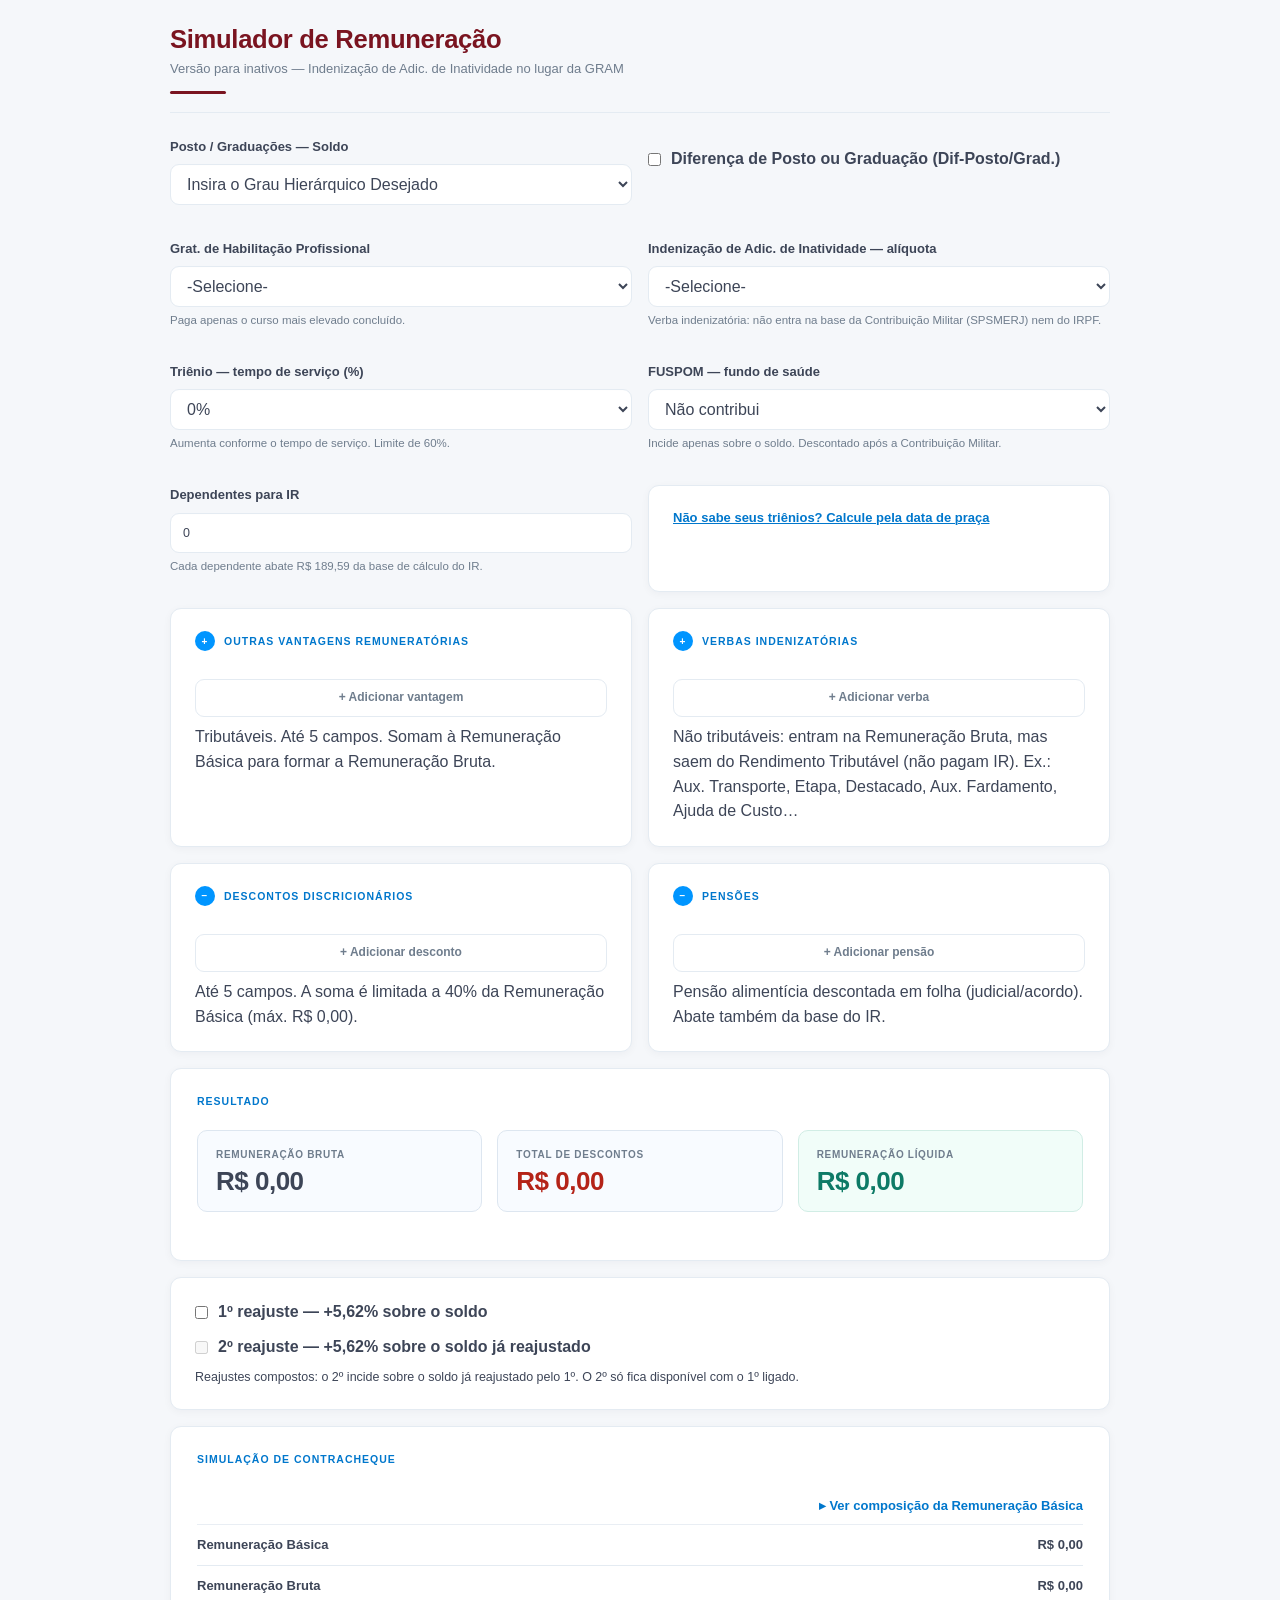
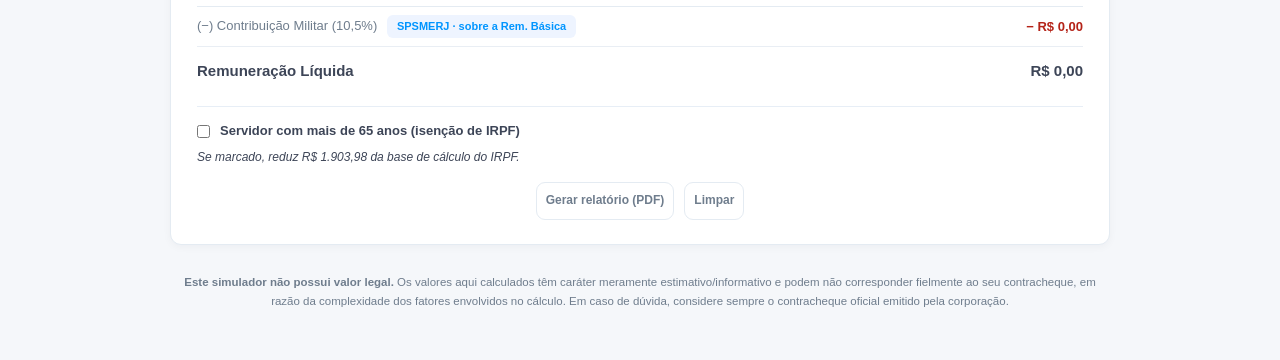
==== Calculadora_Veterano.html @ 56e8c1b3 "Correções de robustez, restrição de patente por usuário, aviso legal e prévia de PDF - Termina a ise" ====
<!DOCTYPE html>
<html lang="pt-BR">

<head>
  <meta charset="UTF-8">
  <meta name="viewport" content="width=device-width, initial-scale=1.0">
  <link rel="stylesheet" href="calculadora_pmerj.css">
  <title>Simulador de Remuneração — Inativos</title>
  <script src="Calculadora_Veterano_v6.js" defer></script>
</head>

<body class="veteranos">
  <div class="wrap">
    <header class="veterano">
    <!-- <header style="background: #b91c1c; color: #fff; margin-bottom:24px; border-radius:0 0 8px 8px;"> -->
      <div class="header-text">
        <div class="brasao"></div>
        <h1>Simulador de Remuneração</h1>
        <p>Versão para inativos — Indenização de Adic. de Inatividade no lugar da GRAM</p>
      </div>
    </header>

    <!-- ====================== CHAVES DE REAJUSTE ====================== -->
    <!-- Reajustes compostos sobre o soldo (no JS). Afetam todas as rubricas,
       pois todas derivam do soldo.
       1º = +5,62% | 2º = +5,62% sobre o já reajustado.
       Acumulado: 1,0562 × 1,0562 = 1,11556 -> +11,56%. -->
    <div class="card" style="margin-bottom:16px;">
      <label for="reajuste"
        style="display:flex; align-items:center; gap:10px; font-weight:700; cursor:pointer; margin:0;">
        <input type="checkbox" id="reajuste">
        1º reajuste — +5,62% sobre o soldo
      </label>
      <label for="reajuste2"
        style="display:flex; align-items:center; gap:10px; font-weight:700; cursor:pointer; margin:10px 0 0;">
        <input type="checkbox" id="reajuste2" disabled>
        2º reajuste — +5,62% sobre o soldo já reajustado
      </label>
      <div class="hint" style="margin-top:8px; font-size:12.5px">Reajustes compostos: o 2º incide sobre o soldo já reajustado pelo 1º. O
        2º só fica disponível com o 1º ligado.</div>
    </div>


    <div class="grid">


      <!-- ============ CARD 1 — POSTO / GRADUAÇÃO (DEFINIDO) ============ -->
      <div class="field">
        <label for="posto">Posto / Graduações — Soldo</label>
        <select id="posto">
          <option value="3270.73" data-gret="192.5"> Cel PM </option>
          <option value="2943.65" data-gret="192.5">Ten Cel PM </option>
          <option value="2649.28" data-gret="192.5">Maj PM </option>
          <option value="2384.35" data-gret="150">Cap PM </option>
          <option value="2145.60" data-gret="150">1º Ten PM </option>
          <option value="1929.73" data-gret="150">2º Ten PM </option>
          <option value="1736.76" data-gret="150">Asp Of PM </option>
          <option value="1141.49" data-gret="122.5">Cad PM </option>
          <option value="1736.76" data-gret="150">Sub Ten PM</option>
          <option value="1596.12" data-gret="150">1º Sgt PM </option>
          <option value="1448.94" data-gret="150">2º Sgt PM </option>
          <option value="1318.11" data-gret="150">3º Sgt PM </option>
          <option value="1141.49" data-gret="150">Cb PM </option>
          <option value="991.03" data-gret="150" >Sd PM </option>
          <option value="817.67" data-gret="122.5">Aluno CFP </option>
          <option value="0" selected> Insira o Grau Hierárquico Desejado </option>
        </select>
      </div>

      <!-- GHP — Gratificação de Habilitação Profissional
           Quem escolhe é o usuário (curso mais elevado concluído).
           value = % sobre o soldo  |  cálculo no JS: soldo * value / 100 -> LINHA no resultado -->

      <div class="field">
        <label for="habilitacao"> Grat. de Habilitação Profissional </label>
        <select name="" id="habilitacao">
          <option value="160">160% - CCEM — Curso de Comando e Estado-Maior</option>
          <option value="110">110% - CAO / CAS — Curso de Aperfeiçoamento de Oficiais / Sargentos</option>
          <option value="85">85% - Curso de Especialização ou equivalente</option>
          <option value="80">80% - CFO / CFS — Curso de Formação de Oficiais / Sargentos</option>
          <option value="75" >75% - CFP — Curso de Formação de Praça </option>
          <option value="0" selected> -Selecione- </option>
        </select>
        <div class="hint">Paga apenas o curso mais elevado concluído.</div>
      </div>
            <!-- IAI — Indenização de Adicional de Inatividade (substitui a GRAM) -->
      <div class="field">
        <label for="iai-aliquota">Indenização de Adic. de Inatividade — alíquota</label>
        <select id="iai-aliquota">
          <option value="20">20%</option>
          <option value="25">25%</option>
          <option value="30">30%</option>
           <option value="0" selected> -Selecione- </option>
        </select>
        <div class="hint">Verba indenizatória: não entra na base da Contribuição Militar (SPSMERJ) nem do IRPF.</div>
      </div>

<!-- ============ CARD AUXILIAR — TRIÊNIOS PELA DATA DE PRAÇA ============ -->
      <!-- Helper: usuário informa a data de praça; o JS conta os triênios.
         triênios = Math.floor( (hoje - data_praca) em dias / 1095 )   (1095 = 3 anos, sem bissexto)
         percentual = (a confirmar) 1º triênio 10%, +5% por triênio, teto 60%
         comportamento ao calcular: preencher #trienio automaticamente OU só informar? (a confirmar)
         Nota de estilo: input[type=date] não está no CSS compartilhado (que só cobre number/select),
         então pode aparecer com visual padrão do navegador — ajuste de estilo fica para depois. -->
      <div class="field">
        <label for="trienio">Triênio — tempo de serviço (%)</label>
        <select id="trienio">
          <option value="0" selected>0%</option>
          <option value="10">10%</option>
          <option value="15">15%</option>
          <option value="20">20%</option>
          <option value="25">25%</option>
          <option value="30">30%</option>
          <option value="35">35%</option>
          <option value="40">40%</option>
          <option value="45">45%</option>
          <option value="50">50%</option>
          <option value="55">55%</option>
          <option value="60">60%</option>
        </select>
        <div class="hint">Aumenta conforme o tempo de serviço. Limite de 60%.</div>
      </div>

      <!-- Card recolhível (<details>): nasce fechado para dar mais respiro à página;
         clicar no <summary> expande. Os id internos não mudaram. -->
      <!-- FUSPOM — fundo de saúde (escolhido pelo usuário). DESCONTO.
           value = % | base = SOMENTE o soldo
           cálculo no JS: soldo * value / 100 -> LINHA de desconto (após Contrib. Militar) -->
      <div class="field">
        <label for="fuspom">FUSPOM — fundo de saúde</label>
        <select id="fuspom">
          <option value="0" selected>Não contribui</option>
          <option value="10">10%</option>
          <option value="11">11%</option>
          <option value="12">12%</option>
          <option value="13">13%</option>
          <option value="14">14%</option>
          <option value="15">15%</option>
          <option value="16">16%</option>
          <option value="17">17%</option>
          <option value="18">18%</option>
        </select>
        <div class="hint">Incide apenas sobre o soldo. Descontado após a Contribuição Militar.</div>
      </div>

      <!-- DEPENDENTES (IR) — controle próprio, perto do FUSPOM.
           Cada dependente abate R$ 189,59 do Rendimento Tributável. -->
      <div class="field">
        <label for="dependentes">Dependentes para IR</label>
        <input type="number" id="dependentes" value="0" min="0" step="1" inputmode="numeric">
        <div class="hint">Cada dependente abate R$ 189,59 da base de cálculo do IR.</div>
      </div>





      <details class="card">
        <summary style="cursor:pointer; color:var(--primary-strong); font-weight:800; font-size:13px;  text-decoration: underline  1px;">Não sabe seus triênios?
          Calcule pela data de praça</summary>
        <div style="margin-top:18px;">
          <div class="field">
            <label for="data-praca"> Data de praça: </label>
            <input type="date" id="data-praca"> <span class="hint" style="flex:1;">mês / dia / ano</span>
            <div class="hint"> Data de Ingresso na corporação.</div>
          </div>

          <button type="button" class="cen-btn" id="btn-trienios" style="width:100%; margin-bottom:18px;">Calcular
            triênios</button>
          <div class="field">
            <label>Resultado</label>
            <div class="slider-row">
              <span class="hint" style="flex:1;">Triênios completos / Percentual sugerido</span>
              <span class="slider-val" id="trienios-count">—</span>
              <span class="slider-val" id="trienios-pct">—</span>
            </div>
          </div>
        </div>
      </details>

      <!-- ============ CARD — OUTRAS VANTAGENS REMUNERATÓRIAS (até 5) ============ -->
      <!-- TRIBUTÁVEIS: somam à Rem. Básica para formar a Rem. Bruta. -->
      <div class="card">
        <h2><span class="num">+</span> Outras vantagens remuneratórias</h2>
        <div id="vant-lista"><!-- campos (máx. 5) --></div>
        <button type="button" class="cen-btn" id="btn-add-vant" style="width:100%; margin-top:10px;">+ Adicionar vantagem</button>
        <div class="hint" style="margin-top:8px;">Tributáveis. Até 5 campos. Somam à Remuneração Básica para formar a Remuneração Bruta.</div>
      </div>

      <!-- ============ CARD — VERBAS INDENIZATÓRIAS (até 5) ============ -->
      <!-- NÃO TRIBUTÁVEIS: entram na Rem. Bruta, mas saem do Rendimento Tributável. -->
      <div class="card">
        <h2><span class="num">+</span> Verbas indenizatórias</h2>
        <div id="vind-lista"><!-- campos (máx. 5) --></div>
        <button type="button" class="cen-btn" id="btn-add-vind" style="width:100%; margin-top:10px;">+ Adicionar verba</button>
        <div class="hint" style="margin-top:8px;">Não tributáveis: entram na Remuneração Bruta, mas saem do Rendimento Tributável (não pagam IR). Ex.: Aux. Transporte, Etapa, Destacado, Aux. Fardamento, Ajuda de Custo…</div>
      </div>

      <!-- ============ CARD — DESCONTOS DISCRICIONÁRIOS (até 5) ============ -->
      <!-- O usuário adiciona campos (máx. 5). Cada um é um valor livre em R$.
         A SOMA de todos é limitada a 40% da Remuneração Básica (teto dinâmico).
         No JS: somaDisc = soma dos campos; desconto = min(somaDisc, 40% Rem.Básica).
         Campos criados/removidos dinamicamente; o cálculo lê todos pela classe .desc-disc-input. -->
      <div class="card">
        <h2><span class="num">−</span> Descontos discricionários</h2>
        <div id="desc-disc-lista"><!-- campos adicionados aqui (máx. 5) --></div>
        <button type="button" class="cen-btn" id="btn-add-desc" style="width:100%; margin-top: 10px;">+ Adicionar
          desconto</button>
        <div class="hint" style="margin-top:8px;">Até 5 campos. A soma é limitada a 40% da Remuneração Básica (máx.
          <span id="desc-disc-max">R$ 0,00</span>).
        </div>
        <div class="hint" id="desc-disc-aviso" style="display:none; color:var(--danger); font-weight:600;">Soma acima
          do limite — considerado o máximo permitido.</div>
      </div>

      <!-- ============ CARD — PENSÕES (até 5) ============ -->
      <!-- Desconto. Reduz o líquido E abate da Base de Cálculo do IR.
           Campos dinâmicos lidos pela classe .pensao-input. -->
      <div class="card">
        <h2><span class="num">−</span> Pensões</h2>
        <div id="pensao-lista"><!-- campos adicionados aqui (máx. 5) --></div>
        <button type="button" class="cen-btn" id="btn-add-pensao" style="width:100%; margin-top:10px;">+ Adicionar pensão</button>
        <div class="hint" style="margin-top:8px;">Pensão alimentícia descontada em folha (judicial/acordo). Abate também da base do IR.</div>
      </div>

      <!-- ============ CARD DE RESULTADO ============ -->
      <div class="card result-card">
        <h2> Resultado </h2>
        <div class="big-nums">
          <div class="big-num">
            <div class="lbl">Remuneração Bruta</div>
            <div class="val" id="r-rem-bruta">R$&nbsp;0,00</div>
          </div>
          <div class="big-num">
            <div class="lbl">Total de descontos</div>
            <div class="val" id="r-desc" style="color: var(--danger);">R$&nbsp;0,00</div>
          </div>
          <div class="big-num destaque">
            <div class="lbl">Remuneração Líquida</div>
            <div class="val" id="r-liquido">R$&nbsp;0,00</div>
          </div>
        </div>


      </div>

      <!-- DETALHAMENTO (table.breakdown) — "contracheque": rubricas e valores.
           Descontos, auxílios e líquido entram aqui nas próximas etapas. -->
      <div class="card result-card">
        <h2> Simulação de Contracheque </h2>
        <table class="breakdown">
          <tbody>
            <tr id="comp-toggle" style="cursor:pointer;">
              <td colspan="2" class="lbl-cell" style="color:var(--primary-strong); font-weight:700;">
                <span id="comp-arrow">▸</span> Ver composição da Remuneração Básica
              </td>
            </tr>
            <tr class="comp-row" style="display:none;">
              <td class="lbl-cell">Soldo base</td>
              <td id="t-soldo">R$&nbsp;0,00</td>
            </tr>
            <tr class="comp-row" style="display:none;">
              <td class="lbl-cell">GRET (<span id="t-gret-p">150</span>%)</td>
              <td class="pos" id="t-gret">+ R$&nbsp;0,00</td>
            </tr>
            <tr class="comp-row" style="display:none;">
              <td class="lbl-cell">GHP — Habilitação (<span id="t-ghp-p">75</span>%)</td>
              <td class="pos" id="t-ghp">+ R$&nbsp;0,00</td>
            </tr>
            <tr class="comp-row" style="display:none;">
              <td class="lbl-cell">Indenização Adic. de Inatividade (<span id="t-iai-p">20</span>%)</td>
              <td class="pos" id="t-iai">+ R$&nbsp;0,00</td>
            </tr>
            <tr class="comp-row" style="display:none;">
              <td class="lbl-cell">Triênio (<span id="t-tri-p">0</span>%)</td>
              <td class="pos" id="t-trienio">+ R$&nbsp;0,00</td>
            </tr>
            <tr class="subtotal">
              <td>Remuneração Básica</td>
              <td id="t-rem-basica">R$&nbsp;0,00</td>
            </tr>
            <tr>
              <td class="lbl-cell">(+) Outras vantagens remuneratórias</td>
              <td class="pos" id="t-vant">+ R$&nbsp;0,00</td>
            </tr>
            <tr>
              <td class="lbl-cell">(+) Verbas indenizatórias <span class="badge-aux">não tributável</span></td>
              <td class="pos" id="t-vind">+ R$&nbsp;0,00</td>
            </tr>
             <tr class="subtotal"><td>Remuneração Bruta</td><td id="t-rem-bruta">R$&nbsp;0,00</td></tr>
            <tr>
              <td class="lbl-cell">(−) Contribuição Militar (10,5%) <span class="badge-aux">SPSMERJ · sobre a Rem.
                  Básica</span></td>
              <td class="neg" id="t-contrib">− R$&nbsp;0,00</td>
            </tr>
            <tr>
              <td class="lbl-cell">(−) Descontos discricionários <span class="badge-aux">máx. 40% da Rem. Básica</span>
              </td>
              <td class="neg" id="t-desc-disc">− R$&nbsp;0,00</td>
            </tr>
            <tr>
              <td class="lbl-cell">(−) Imposto de Renda Retido na Fonte <span class="badge-aux">simulação</span></td>
              <td class="neg" id="t-irrf">− R$&nbsp;0,00</td>
            </tr>
            <tr>
              <td class="lbl-cell">(−) Pensões <span class="badge-aux">judicial/acordo</span></td>
              <td class="neg" id="t-pensao">− R$&nbsp;0,00</td>
            </tr>
            <tr class="final">
              <td>Remuneração Líquida</td>
              <td id="t-liquido">R$&nbsp;0,00</td>
            </tr>
          </tbody>
        </table>
      </div>

  
    </div>
        <!-- Rodapé informativo / aviso -->
        <p class="footer-note"><strong>Este simulador não possui valor legal.</strong> Os valores aqui calculados
          têm caráter meramente estimativo/informativo e podem não corresponder fielmente ao seu contracheque, em
          razão da complexidade dos fatores envolvidos no cálculo. Em caso de dúvida, considere sempre o
          contracheque oficial emitido pela corporação.</p>
</body>

</html>
---- calculadora_pmerj.css ----
:root {
    --page-bg: #f5f7fa;
    --surface: #ffffff;
    --surface-soft: #f0f3f8;
    --surface-muted: #f8fafc;
    --text: #3d4557;
    --text-soft: #6f7d8d;
    --border: #e4ebf2;
        --primary: #0095FF;
    --primary-strong: #0077CC;
    /* Azul-marinho escuro do título/menu do site — usado nos cabeçalhos das páginas */
    --heading: #0b2e57;
    --heading-veterano: #7a1420;
    --success: #0d7a66;
    --danger: #b42318;
    --vermelho: #b42318;
    --acento: var(--primary);
    --borda: var(--border);
    --texto: var(--text);
    --fundo: var(--page-bg);
    --shadow-soft: 0 2px 8px rgba(15, 23, 42, 0.04);
    --shadow-active: 0 6px 16px rgba(30, 136, 229, 0.1);
    --radius-card: 11px;
    --radius-icon: 15px;
    --transition: all 0.2s cubic-bezier(0.4, 0, 0.2, 1);
  }

  * { margin: 0; padding: 0; box-sizing: border-box; }
  body {
    font-family: -apple-system, 'Segoe UI', 'Roboto', 'Helvetica Neue', sans-serif;
    background: var(--page-bg);
    color: var(--text);
    line-height: 1.55;
    padding: 24px 16px 48px;
    min-height: 100vh;
  }
  .veteranos {
    background: var(--page-bg);
  }
  .wrap { max-width: 940px; margin: 0 auto; }
  .header-text {
    position: relative;
    z-index: 1;
  }
  header {
    background: transparent;
    color: var(--heading);
    border-radius: 0;
    padding: 0 0 18px;
    margin-bottom: 24px;
    box-shadow: none;
    position: relative;
    border: none;
    border-bottom: 1px solid var(--border);
  }
  /* Página de veteranos: mesmo padrão, com um leve tom vinho no título/risco
     para diferenciar de "ativos" (sem recriar o banner grande) */
  .veterano {
    background: transparent;
  }
  .veterano h1 { color: var(--heading-veterano); }
  .veterano .header-text::after { background: var(--heading-veterano); }
  .brasao {
    display: none;
  }
  .header-text {
    position: relative;
    z-index: 1;
    display: flex;
    flex-direction: column;
    align-items: flex-start;
    gap: 4px;
  }
  .header-text::after {
    content: "";
    display: block;
    width: 56px;
    height: 3px;
    background: var(--primary);
    border-radius: 2px;
    margin-top: 8px;
    order: 3;
  }
  header h1 { font-size: clamp(1.55rem, 2vw, 2.1rem); font-weight: 800; letter-spacing: -0.3px; margin: 0; line-height: 1.2; color: var(--heading); }
  header p { font-size: 13px; color: var(--text-soft); opacity: 1; margin: 0; }
  .grid { display: grid; grid-template-columns: 1fr 1fr; gap: 16px; }
  .field,
  .card,
  details.card {
    min-width: 0;
  }
  @media (max-width: 720px) {
    body { padding: 20px 12px 40px; }
    .wrap { max-width: 100%; }
    .grid { grid-template-columns: 1fr; gap: 14px; }
    header { padding: 0 0 16px; margin-bottom: 20px; }
    .card { padding: 20px 18px; }
    .big-nums { grid-template-columns: 1fr; gap: 12px; }
    .field label,
    .field .hint,
    .card h2,
    select,
    input,
    button,
    summary,
    .money-row input {
      word-break: break-word;
      overflow-wrap: anywhere;
    }
  }
  @media (max-width: 480px) {
    body { padding: 16px 10px 32px; }
    .wrap { max-width: 100%; }
    header { padding: 0 0 14px; }
    .card { padding: 18px 14px; }
    .result-card { padding: 20px 16px; }
    .big-num .val { font-size: 20px; }
    .grid { gap: 12px; }
    .field { margin-bottom: 16px; }
    .slider-row { gap: 8px; }
    .slider-val { min-width: 42px; font-size: 13px; }
    .cen-btn { padding: 11px 8px; }
  }
  .card {
    background: var(--surface);
    border: 1px solid var(--border);
    border-radius: var(--radius-card);
    padding: 22px 24px;
    box-shadow: var(--shadow-soft);
    transition: var(--transition);
  }

  .card:hover {
    box-shadow: 0 6px 16px rgba(30, 136, 229, 0.06);
    border-color: rgba(30, 136, 229, 0.15);
  }

  .card h2 {
    font-size: 10.5px;
    text-transform: uppercase;
    letter-spacing: 1px;
    color: var(--primary-strong);
    font-weight: 800;
    margin-bottom: 18px;
    display: flex;
    align-items: center;
    gap: 9px;
  }
  .card h2 .num {
    background: var(--primary);
    color: #fff;
    width: 20px;
    height: 20px;
    border-radius: 50%;
    display: inline-flex;
    align-items: center;
    justify-content: center;
    font-size: 10px;
    font-weight: 800;
    flex-shrink: 0;
  }
  .hint-exp{
    font-size: 10px;
    font-style: italic;
    color: var(--text-soft);
    margin-top: 8px;
    line-height: 1.4;
  }
  .field { margin-bottom: 18px; }
  .field:last-child { margin-bottom: 0; }
  .field label { display: block; font-size: 13px; font-weight: 600; color: var(--text); margin-bottom: 7px; }
  .field .hint { font-size: 11.5px; color: var(--text-soft); font-weight: 400; margin-top: 5px; line-height: 1.4; }
  .classes { display: flex; flex-direction: column; gap: 8px; }
  .classe-opt {
    border: 1px solid var(--border);
    border-radius: 10px;
    padding: 12px 14px;
    cursor: pointer;
    display: flex;
    justify-content: space-between;
    align-items: center;
    transition: var(--transition);
    background: var(--surface-soft);
  }
  .classe-opt:hover { border-color: var(--primary); transform: translateY(-1px); box-shadow: 0 2px 8px rgba(30, 136, 229, 0.06); }
  .classe-opt.sel { border-color: var(--primary); background: #eef4ff; box-shadow: 0 2px 8px rgba(30, 136, 229, 0.08); }
  .classe-opt .nome { font-size: 13px; font-weight: 700; color: var(--text); }
  .classe-opt .val { font-size: 13px; color: var(--text-soft); font-variant-numeric: tabular-nums; }
  .classe-opt.sel .val { color: var(--primary); font-weight: 700; }
  .slider-row { display: flex; align-items: center; gap: 14px; }
  input[type=range] { flex: 1; accent-color: var(--primary); height: 4px; cursor: pointer; }
  .slider-val {
    min-width: 56px;
    text-align: center;
    font-size: 15px;
    font-weight: 800;
    color: var(--primary-strong);
    font-variant-numeric: tabular-nums;
    background: #eef4ff;
    border-radius: 8px;
    padding: 5px 0;
    letter-spacing: -0.2px;
  }
  input[type=number], select, input[type=date] {
    width: 100%;
    padding: 10px 12px;
    border: 1px solid var(--border);
    border-radius: 9px;
    font-size: 12.5px;
    font-family: inherit;
    background: #fff;
    color: var(--text);
    transition: var(--transition);
    box-shadow: inset 0 0.5px 1px rgba(15, 23, 42, 0.01);
    line-height: 1.5;
  }
  input[type=number]:focus, select:focus, input[type=date]:focus {
    outline: none;
    border-color: var(--primary);
    box-shadow: 0 0 0 2.5px rgba(30, 136, 229, 0.06);
  }
  input, select, button, summary {
    font: inherit;
  }
  summary {
    list-style: none;
  }
  summary::-webkit-details-marker {
    display: none;
  }
  .result-card {
    grid-column: 1 / -1;
    background: var(--surface);
    color: var(--text);
    border: 1px solid var(--border);
    box-shadow: var(--shadow-soft);
    padding: 24px 26px;
    border-radius: var(--radius-card);
  }
  .result-card h2 { color: var(--primary-strong); margin-bottom: 20px; }
  .big-nums { display: grid; grid-template-columns: 1fr 1fr 1fr; gap: 15px; margin-bottom: 24px; }
  @media (max-width: 720px) { .big-nums { grid-template-columns: 1fr; gap: 12px; } }
  .big-num { background: #f8fbff; border: 1px solid #dde6f0; border-radius: 10px; padding: 16px 18px; }
  .big-num .lbl { font-size: 10px; text-transform: uppercase; letter-spacing: 0.7px; color: var(--text-soft); margin-bottom: 6px; font-weight: 600; }
  .big-num .val { font-size: 26px; font-weight: 800; font-variant-numeric: tabular-nums; letter-spacing: -0.5px; color: var(--text); line-height: 1.05; }
  .big-num.destaque { background: #f1fdf9; border-color: #d1ede5; }
  .big-num.destaque .val { color: var(--success); }
  table.breakdown { width: 100%; border-collapse: collapse; font-size: 13px; }
  table.breakdown td { padding: 8px 0; border-bottom: 1px solid #e9eef4; font-variant-numeric: tabular-nums; color: var(--text); }
  table.breakdown td:last-child { text-align: right; font-weight: 700; }
  table.breakdown td.lbl-cell { color: var(--text-soft); font-weight: 500; }
  table.breakdown tr.subtotal td { font-weight: 800; border-bottom: 1.5px solid var(--border); padding-top: 10px; padding-bottom: 10px; }
  table.breakdown tr.final td { border-bottom: none; padding-top: 12px; font-size: 15px; font-weight: 800; }
  table.breakdown .pos { color: var(--success); font-weight: 700; }
  table.breakdown .neg { color: var(--danger); font-weight: 700; }
  .nota {
    background: #fafaf7;
    border: 1px solid #ebe5d5;
    border-left: 3px solid #d4a72c;
    border-radius: 9px;
    padding: 12px 14px;
    font-size: 12px;
    color: #6b5910;
    line-height: 1.5;
    margin-top: 16px;
  }
  .footer-note { text-align: center; font-size: 11.5px; color: var(--text-soft); margin-top: 28px; line-height: 1.7; }
  .badge-aux { display:inline-block; font-size:11px; background:#eef4ff; color:var(--primary); padding:3px 10px; border-radius:6px; margin-left:6px; vertical-align:middle; font-weight: 600; }
  .cenarios { display: flex; gap: 8px; }
  .cen-btn {
    flex: 1; padding: 10px 9px; border: 1px solid var(--border); border-radius: 9px;
    background: #fff; color: var(--text-soft); font-size: 12px; font-weight: 700;
    cursor: pointer; font-family: inherit; transition: var(--transition); line-height: 1.3;
  }
  .cen-btn:hover {
    border-color: var(--primary);
    color: var(--primary);
    box-shadow: 0 2px 6px rgba(30, 136, 229, 0.06);
    background: #f9fbff;
  }
  .cen-btn.sel { border-color: var(--primary); background: #eef4ff; color: var(--primary); box-shadow: 0 2px 6px rgba(30, 136, 229, 0.06); }
  .section-title {
    margin: 20px 0 14px;
    padding-top: 16px;
    border-top: 1px solid #e9eef4;
    font-size: 10.5px;
    text-transform: uppercase;
    letter-spacing: 0.8px;
    color: var(--primary);
    font-weight: 800;
  }
  .money-row {
    display: grid;
    grid-template-columns: auto 1fr;
    align-items: center;
    border: 1px solid var(--border);
    border-radius: 9px;
    background: var(--surface-soft);
    overflow: hidden;
    transition: border-color 0.15s, box-shadow 0.15s, background 0.15s;
  }
  .money-row:focus-within {
    border-color: var(--primary);
    background: #fff;
    box-shadow: 0 0 0 2px rgba(30, 136, 229, 0.06);
  }
  .money-prefix {
    height: 100%;
    min-width: 44px;
    display: inline-flex;
    align-items: center;
    justify-content: center;
    border-right: 1px solid var(--border);
    color: var(--text-soft);
    font-size: 12.5px;
    font-weight: 800;
    background: #f0f4f9;
  }
  .money-row input {
    width: 100%;
    border: none;
    border-radius: 0;
    background: transparent;
    padding: 11px 14px;
    font-size: 14px;
    font-weight: 800;
    color: var(--text);
    font-variant-numeric: tabular-nums;
    letter-spacing: -0.2px;
  }
  .money-row input:focus { outline: none; box-shadow: none; }
  .aux-grid { display: grid; grid-template-columns: 1fr 1fr; gap: 12px; }
  @media (max-width: 720px) {
    .aux-grid { grid-template-columns: 1fr; }
  }
  .diff-panel {
    display: flex; justify-content: space-between; align-items: center;
    background: #f3f8ff; border: 1px solid #dbe5f0;
    border-radius: 10px; padding: 14px 18px; margin-bottom: 20px;
  }
  @media (max-width: 480px) {
    .diff-panel {
      display: grid;
      grid-template-columns: 1fr;
      gap: 10px;
      text-align: left;
    }
    .diff-right { text-align: left; }
  }
  .diff-panel.zero { background: #f5f7fb; border-color: #d8e0ea; }
  .diff-lbl { display: block; font-size: 11px; text-transform: uppercase; letter-spacing: 0.6px; color: var(--text-soft); font-weight: 600; }
  .diff-sub { display: block; font-size: 12px; color: var(--text-soft); margin-top: 2px; }
  .diff-right { text-align: right; }
  .diff-val { display: block; font-size: 22px; font-weight: 800; color: var(--success); font-variant-numeric: tabular-nums; letter-spacing: -0.3px; }
  .diff-panel.zero .diff-val { color: var(--text-soft); }
  .diff-pct { display: block; font-size: 12px; font-weight: 700; color: var(--success); opacity: 0.85; }
  .diff-panel.zero .diff-pct { color: var(--text-soft); }
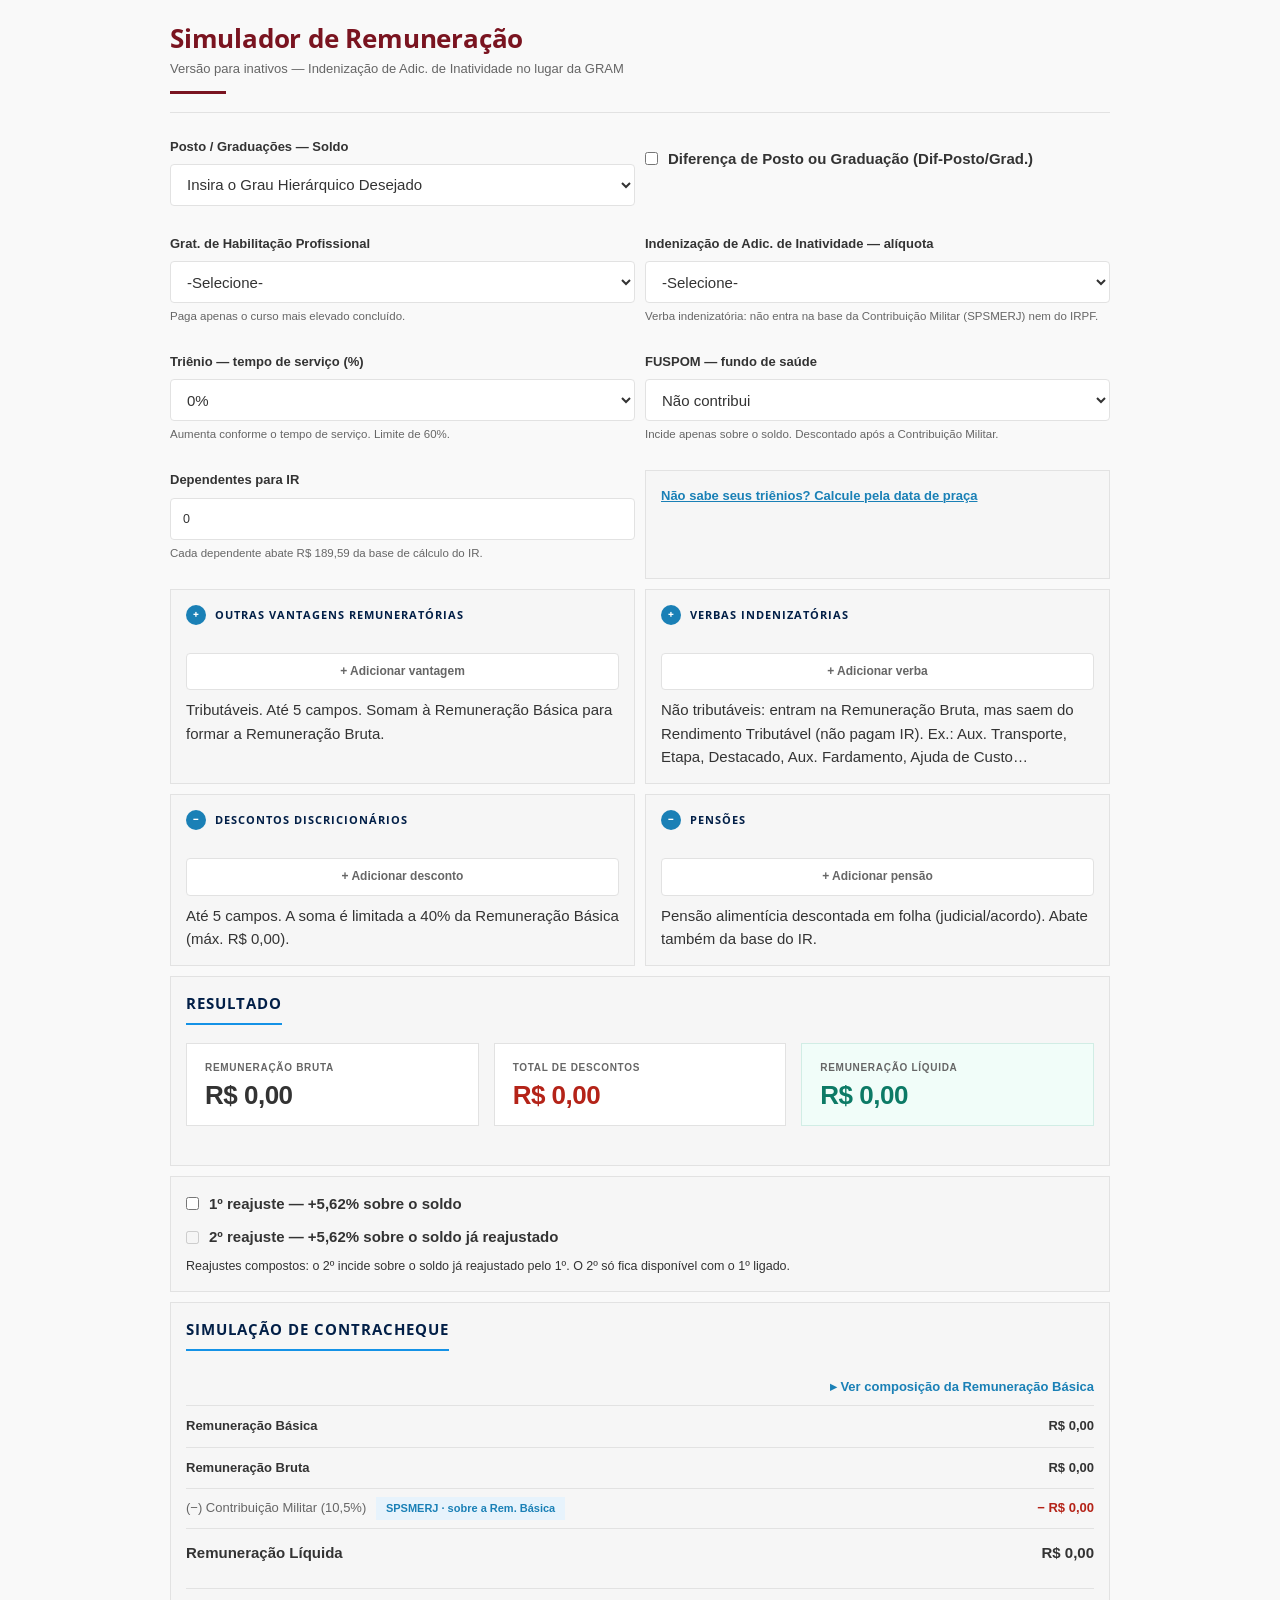
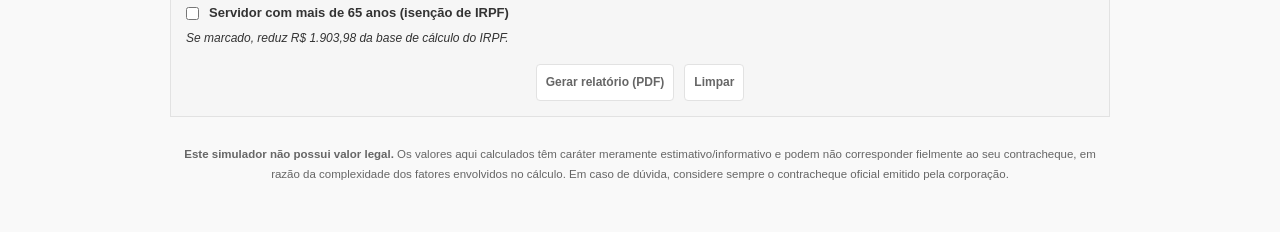
==== commit 37868d7a: "Alinha o visual da calculadora ao sistema de design do site institucional - Paleta: azul primario #1" ====
--- a/Calculadora_Veterano.html
+++ b/Calculadora_Veterano.html
@@ -4,6 +4,9 @@
 <head>
   <meta charset="UTF-8">
   <meta name="viewport" content="width=device-width, initial-scale=1.0">
+  <link rel="preconnect" href="https://fonts.googleapis.com">
+  <link rel="preconnect" href="https://fonts.gstatic.com" crossorigin>
+  <link rel="stylesheet" href="https://fonts.googleapis.com/css2?family=Open+Sans:wght@400;600;700&display=swap">
   <link rel="stylesheet" href="calculadora_pmerj.css">
   <title>Simulador de Remuneração — Inativos</title>
   <script src="Calculadora_Veterano_v6.js" defer></script>
--- a/calculadora_pmerj.css
+++ b/calculadora_pmerj.css
@@ -1,33 +1,41 @@
+@import url('https://fonts.googleapis.com/css2?family=Open+Sans:wght@400;600;700&display=swap');
+
 :root {
-    --page-bg: #f5f7fa;
-    --surface: #ffffff;
-    --surface-soft: #f0f3f8;
-    --surface-muted: #f8fafc;
-    --text: #3d4557;
-    --text-soft: #6f7d8d;
-    --border: #e4ebf2;
-        --primary: #0095FF;
-    --primary-strong: #0077CC;
-    /* Azul-marinho escuro do título/menu do site — usado nos cabeçalhos das páginas */
-    --heading: #0b2e57;
+    /* ===== Paleta alinhada ao site institucional (WordPress + Avada) ===== */
+    --page-bg: #f9f9f9;          /* fundo de seção do site */
+    --surface: #f6f6f6;          /* fundo dos cards (.status0 do site) — plano, sem sombra */
+    --surface-soft: #f2efef;     /* tom auxiliar do site */
+    --surface-muted: #f9f9f9;
+    --text: #333333;             /* corpo de texto do site */
+    --text-soft: #666666;
+    --border: #e2e2e2;
+    --primary: #1492E6;          /* azul primário (nav/cabeçalho do site) */
+    --primary-strong: #1A80B6;   /* azul secundário/acento (círculos de ícone) */
+    /* Azul-marinho escuro dos títulos e do link "Acessar sistema" do site */
+    --heading: #021F47;
     --heading-veterano: #7a1420;
     --success: #0d7a66;
     --danger: #b42318;
     --vermelho: #b42318;
+    --tint: #e7f3fc;             /* leve tom do azul primário para realces */
     --acento: var(--primary);
     --borda: var(--border);
     --texto: var(--text);
     --fundo: var(--page-bg);
-    --shadow-soft: 0 2px 8px rgba(15, 23, 42, 0.04);
-    --shadow-active: 0 6px 16px rgba(30, 136, 229, 0.1);
-    --radius-card: 11px;
-    --radius-icon: 15px;
+    --shadow-soft: none;
+    --shadow-active: none;
+    --radius-card: 0;            /* estética "flat/boxy" do site: sem cantos arredondados */
+    --radius-icon: 0;
+    --radius-input: 4px;         /* inputs Bootstrap do site mantêm ~4px */
     --transition: all 0.2s cubic-bezier(0.4, 0, 0.2, 1);
+    --font-heading: 'Open Sans', -apple-system, 'Segoe UI', 'Roboto', 'Helvetica Neue', Arial, sans-serif;
+    --font-body: -apple-system, 'Segoe UI', 'Roboto', 'Helvetica Neue', Arial, sans-serif;
   }
 
   * { margin: 0; padding: 0; box-sizing: border-box; }
   body {
-    font-family: -apple-system, 'Segoe UI', 'Roboto', 'Helvetica Neue', sans-serif;
+    font-family: var(--font-body);
+    font-size: 15px;
     background: var(--page-bg);
     color: var(--text);
     line-height: 1.55;
@@ -77,13 +85,21 @@
     width: 56px;
     height: 3px;
     background: var(--primary);
-    border-radius: 2px;
+    border-radius: 0;
     margin-top: 8px;
     order: 3;
   }
-  header h1 { font-size: clamp(1.55rem, 2vw, 2.1rem); font-weight: 800; letter-spacing: -0.3px; margin: 0; line-height: 1.2; color: var(--heading); }
+  header h1 {
+    font-family: var(--font-heading);
+    font-size: clamp(1.5rem, 2vw, 2rem);
+    font-weight: 700;
+    letter-spacing: -0.2px;
+    margin: 0;
+    line-height: 1.2;
+    color: var(--heading);
+  }
   header p { font-size: 13px; color: var(--text-soft); opacity: 1; margin: 0; }
-  .grid { display: grid; grid-template-columns: 1fr 1fr; gap: 16px; }
+  .grid { display: grid; grid-template-columns: 1fr 1fr; gap: 10px; }
   .field,
   .card,
   details.card {
@@ -92,10 +108,9 @@
   @media (max-width: 720px) {
     body { padding: 20px 12px 40px; }
     .wrap { max-width: 100%; }
-    .grid { grid-template-columns: 1fr; gap: 14px; }
+    .grid { grid-template-columns: 1fr; gap: 10px; }
     header { padding: 0 0 16px; margin-bottom: 20px; }
-    .card { padding: 20px 18px; }
-    .big-nums { grid-template-columns: 1fr; gap: 12px; }
+    .card { padding: 15px; }
     .field label,
     .field .hint,
     .card h2,
@@ -112,10 +127,10 @@
     body { padding: 16px 10px 32px; }
     .wrap { max-width: 100%; }
     header { padding: 0 0 14px; }
-    .card { padding: 18px 14px; }
-    .result-card { padding: 20px 16px; }
+    .card { padding: 14px; }
+    .result-card { padding: 15px; }
     .big-num .val { font-size: 20px; }
-    .grid { gap: 12px; }
+    .grid { gap: 10px; }
     .field { margin-bottom: 16px; }
     .slider-row { gap: 8px; }
     .slider-val { min-width: 42px; font-size: 13px; }
@@ -125,29 +140,30 @@
     background: var(--surface);
     border: 1px solid var(--border);
     border-radius: var(--radius-card);
-    padding: 22px 24px;
-    box-shadow: var(--shadow-soft);
+    padding: 15px;
+    box-shadow: none;
     transition: var(--transition);
   }
 
   .card:hover {
-    box-shadow: 0 6px 16px rgba(30, 136, 229, 0.06);
-    border-color: rgba(30, 136, 229, 0.15);
+    box-shadow: none;
+    border-color: var(--border);
   }
 
   .card h2 {
+    font-family: var(--font-heading);
     font-size: 10.5px;
     text-transform: uppercase;
     letter-spacing: 1px;
-    color: var(--primary-strong);
-    font-weight: 800;
+    color: var(--heading);
+    font-weight: 700;
     margin-bottom: 18px;
     display: flex;
     align-items: center;
     gap: 9px;
   }
   .card h2 .num {
-    background: var(--primary);
+    background: var(--primary-strong);
     color: #fff;
     width: 20px;
     height: 20px;
@@ -173,7 +189,7 @@
   .classes { display: flex; flex-direction: column; gap: 8px; }
   .classe-opt {
     border: 1px solid var(--border);
-    border-radius: 10px;
+    border-radius: var(--radius-input);
     padding: 12px 14px;
     cursor: pointer;
     display: flex;
@@ -182,8 +198,8 @@
     transition: var(--transition);
     background: var(--surface-soft);
   }
-  .classe-opt:hover { border-color: var(--primary); transform: translateY(-1px); box-shadow: 0 2px 8px rgba(30, 136, 229, 0.06); }
-  .classe-opt.sel { border-color: var(--primary); background: #eef4ff; box-shadow: 0 2px 8px rgba(30, 136, 229, 0.08); }
+  .classe-opt:hover { border-color: var(--primary); transform: translateY(-1px); box-shadow: 0 2px 8px rgba(20, 146, 230, 0.06); }
+  .classe-opt.sel { border-color: var(--primary); background: var(--tint); box-shadow: 0 2px 8px rgba(20, 146, 230, 0.08); }
   .classe-opt .nome { font-size: 13px; font-weight: 700; color: var(--text); }
   .classe-opt .val { font-size: 13px; color: var(--text-soft); font-variant-numeric: tabular-nums; }
   .classe-opt.sel .val { color: var(--primary); font-weight: 700; }
@@ -196,28 +212,29 @@
     font-weight: 800;
     color: var(--primary-strong);
     font-variant-numeric: tabular-nums;
-    background: #eef4ff;
-    border-radius: 8px;
+    background: var(--tint);
+    border-radius: var(--radius-input);
     padding: 5px 0;
     letter-spacing: -0.2px;
   }
-  input[type=number], select, input[type=date] {
+    input[type=number], select, input[type=date], input[type=text] {
     width: 100%;
+    height: 42px;
     padding: 10px 12px;
     border: 1px solid var(--border);
-    border-radius: 9px;
+    border-radius: var(--radius-input);
     font-size: 12.5px;
     font-family: inherit;
     background: #fff;
     color: var(--text);
     transition: var(--transition);
-    box-shadow: inset 0 0.5px 1px rgba(15, 23, 42, 0.01);
+    box-shadow: none;
     line-height: 1.5;
   }
-  input[type=number]:focus, select:focus, input[type=date]:focus {
+  input[type=number]:focus, select:focus, input[type=date]:focus, input[type=text]:focus {
     outline: none;
     border-color: var(--primary);
-    box-shadow: 0 0 0 2.5px rgba(30, 136, 229, 0.06);
+    box-shadow: 0 0 0 2.5px rgba(20, 146, 230, 0.2);
   }
   input, select, button, summary {
     font: inherit;
@@ -233,20 +250,31 @@
     background: var(--surface);
     color: var(--text);
     border: 1px solid var(--border);
-    box-shadow: var(--shadow-soft);
-    padding: 24px 26px;
+    box-shadow: none;
+    padding: 15px;
     border-radius: var(--radius-card);
   }
-  .result-card h2 { color: var(--primary-strong); margin-bottom: 20px; }
+  .result-card h2 {
+    font-family: var(--font-heading);
+    color: var(--heading);
+    font-size: 15px;
+    font-weight: 700;
+    text-transform: uppercase;
+    letter-spacing: 1px;
+    margin-bottom: 18px;
+    padding-bottom: 8px;
+    border-bottom: 2px solid var(--primary);
+    display: inline-block;
+  }
   .big-nums { display: grid; grid-template-columns: 1fr 1fr 1fr; gap: 15px; margin-bottom: 24px; }
   @media (max-width: 720px) { .big-nums { grid-template-columns: 1fr; gap: 12px; } }
-  .big-num { background: #f8fbff; border: 1px solid #dde6f0; border-radius: 10px; padding: 16px 18px; }
+  .big-num { background: #ffffff; border: 1px solid var(--border); border-radius: 0; padding: 16px 18px; }
   .big-num .lbl { font-size: 10px; text-transform: uppercase; letter-spacing: 0.7px; color: var(--text-soft); margin-bottom: 6px; font-weight: 600; }
   .big-num .val { font-size: 26px; font-weight: 800; font-variant-numeric: tabular-nums; letter-spacing: -0.5px; color: var(--text); line-height: 1.05; }
   .big-num.destaque { background: #f1fdf9; border-color: #d1ede5; }
   .big-num.destaque .val { color: var(--success); }
   table.breakdown { width: 100%; border-collapse: collapse; font-size: 13px; }
-  table.breakdown td { padding: 8px 0; border-bottom: 1px solid #e9eef4; font-variant-numeric: tabular-nums; color: var(--text); }
+  table.breakdown td { padding: 8px 0; border-bottom: 1px solid var(--border); font-variant-numeric: tabular-nums; color: var(--text); }
   table.breakdown td:last-child { text-align: right; font-weight: 700; }
   table.breakdown td.lbl-cell { color: var(--text-soft); font-weight: 500; }
   table.breakdown tr.subtotal td { font-weight: 800; border-bottom: 1.5px solid var(--border); padding-top: 10px; padding-bottom: 10px; }
@@ -257,7 +285,7 @@
     background: #fafaf7;
     border: 1px solid #ebe5d5;
     border-left: 3px solid #d4a72c;
-    border-radius: 9px;
+    border-radius: 0;
     padding: 12px 14px;
     font-size: 12px;
     color: #6b5910;
@@ -265,24 +293,24 @@
     margin-top: 16px;
   }
   .footer-note { text-align: center; font-size: 11.5px; color: var(--text-soft); margin-top: 28px; line-height: 1.7; }
-  .badge-aux { display:inline-block; font-size:11px; background:#eef4ff; color:var(--primary); padding:3px 10px; border-radius:6px; margin-left:6px; vertical-align:middle; font-weight: 600; }
+  .badge-aux { display:inline-block; font-size:11px; background:var(--tint); color:var(--primary-strong); padding:3px 10px; border-radius:0; margin-left:6px; vertical-align:middle; font-weight: 600; }
   .cenarios { display: flex; gap: 8px; }
   .cen-btn {
-    flex: 1; padding: 10px 9px; border: 1px solid var(--border); border-radius: 9px;
+    flex: 1; padding: 10px 9px; border: 1px solid var(--border); border-radius: var(--radius-input);
     background: #fff; color: var(--text-soft); font-size: 12px; font-weight: 700;
     cursor: pointer; font-family: inherit; transition: var(--transition); line-height: 1.3;
   }
   .cen-btn:hover {
     border-color: var(--primary);
     color: var(--primary);
-    box-shadow: 0 2px 6px rgba(30, 136, 229, 0.06);
-    background: #f9fbff;
-  }
-  .cen-btn.sel { border-color: var(--primary); background: #eef4ff; color: var(--primary); box-shadow: 0 2px 6px rgba(30, 136, 229, 0.06); }
+    box-shadow: none;
+    background: var(--surface-muted);
+  }
+  .cen-btn.sel { border-color: var(--primary); background: var(--tint); color: var(--primary); box-shadow: none; }
   .section-title {
     margin: 20px 0 14px;
     padding-top: 16px;
-    border-top: 1px solid #e9eef4;
+    border-top: 2px solid var(--primary);
     font-size: 10.5px;
     text-transform: uppercase;
     letter-spacing: 0.8px;
@@ -294,7 +322,7 @@
     grid-template-columns: auto 1fr;
     align-items: center;
     border: 1px solid var(--border);
-    border-radius: 9px;
+    border-radius: var(--radius-input);
     background: var(--surface-soft);
     overflow: hidden;
     transition: border-color 0.15s, box-shadow 0.15s, background 0.15s;
@@ -302,7 +330,7 @@
   .money-row:focus-within {
     border-color: var(--primary);
     background: #fff;
-    box-shadow: 0 0 0 2px rgba(30, 136, 229, 0.06);
+    box-shadow: 0 0 0 2px rgba(20, 146, 230, 0.12);
   }
   .money-prefix {
     height: 100%;
@@ -335,8 +363,8 @@
   }
   .diff-panel {
     display: flex; justify-content: space-between; align-items: center;
-    background: #f3f8ff; border: 1px solid #dbe5f0;
-    border-radius: 10px; padding: 14px 18px; margin-bottom: 20px;
+    background: var(--tint); border: 1px solid var(--border);
+    border-radius: 0; padding: 14px 18px; margin-bottom: 20px;
   }
   @media (max-width: 480px) {
     .diff-panel {
@@ -347,7 +375,7 @@
     }
     .diff-right { text-align: left; }
   }
-  .diff-panel.zero { background: #f5f7fb; border-color: #d8e0ea; }
+  .diff-panel.zero { background: var(--surface-soft); border-color: var(--border); }
   .diff-lbl { display: block; font-size: 11px; text-transform: uppercase; letter-spacing: 0.6px; color: var(--text-soft); font-weight: 600; }
   .diff-sub { display: block; font-size: 12px; color: var(--text-soft); margin-top: 2px; }
   .diff-right { text-align: right; }
@@ -355,4 +383,3 @@
   .diff-panel.zero .diff-val { color: var(--text-soft); }
   .diff-pct { display: block; font-size: 12px; font-weight: 700; color: var(--success); opacity: 0.85; }
   .diff-panel.zero .diff-pct { color: var(--text-soft); }
-
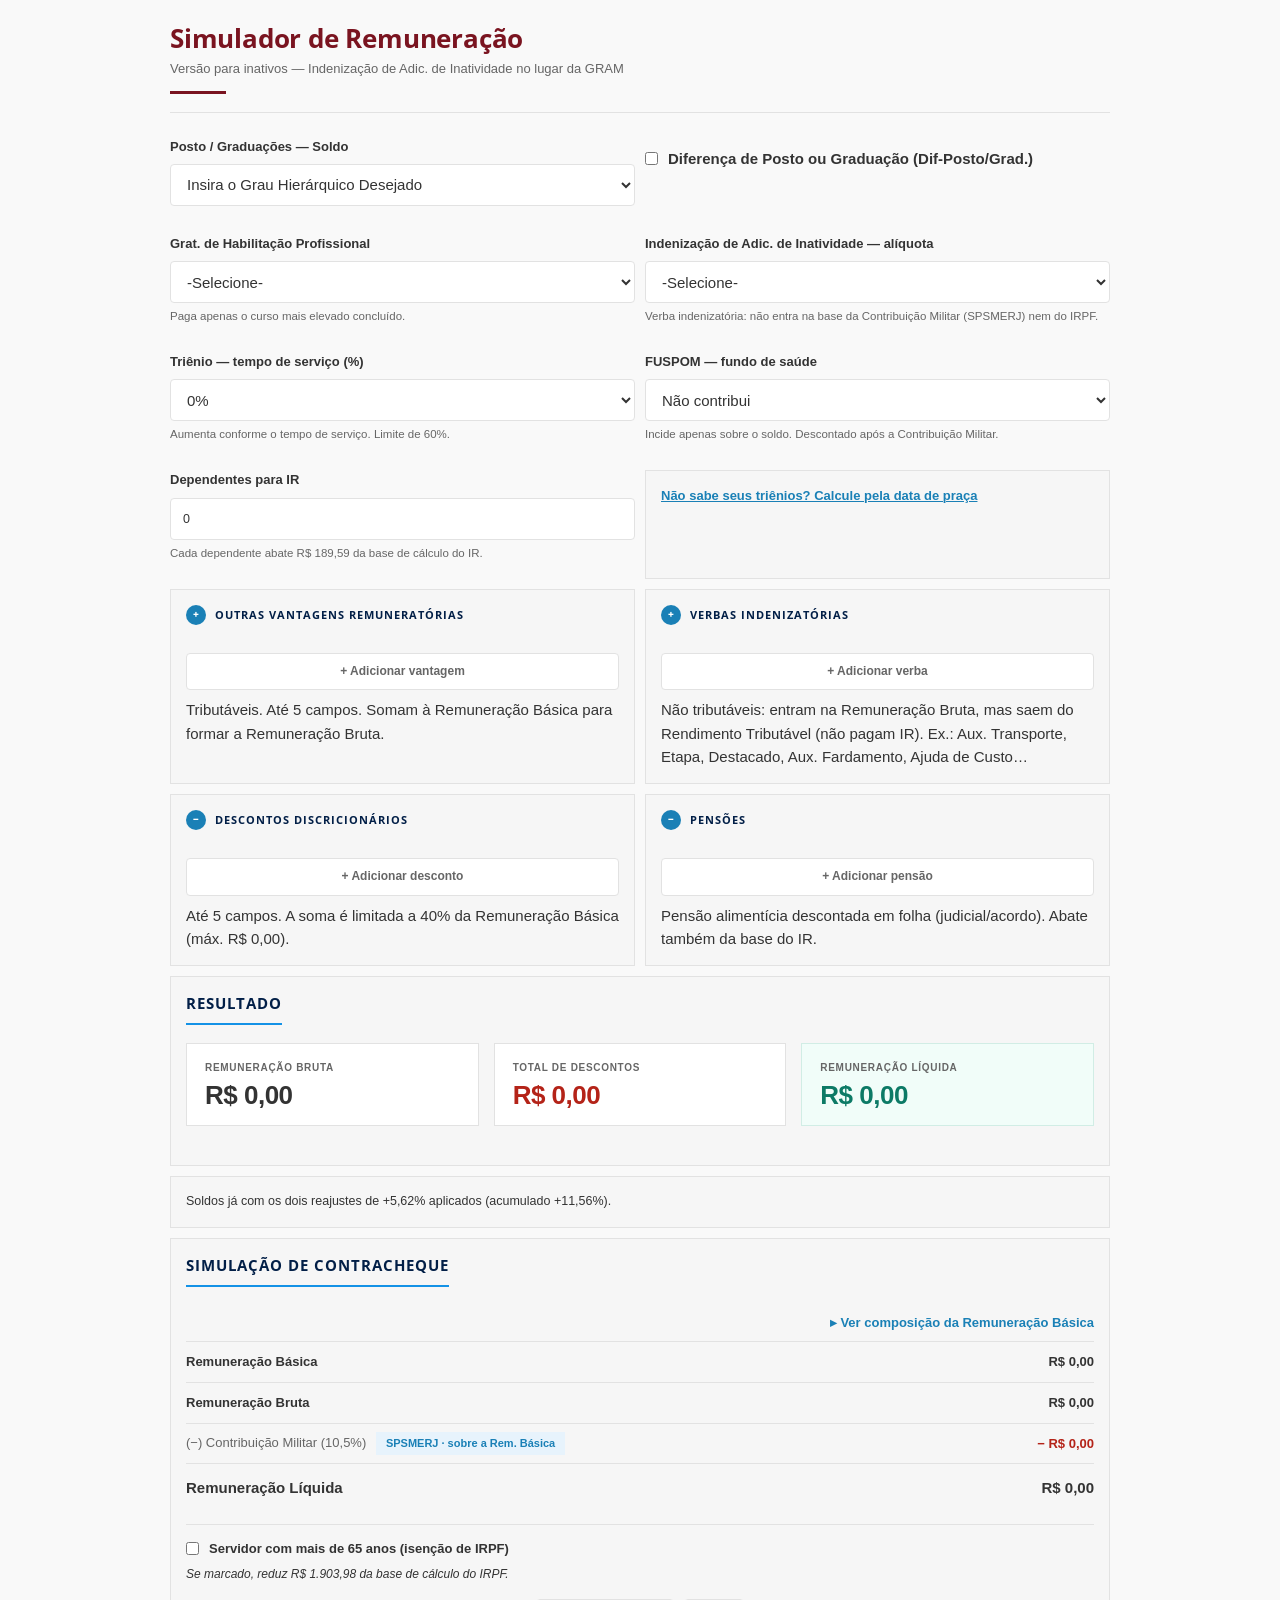
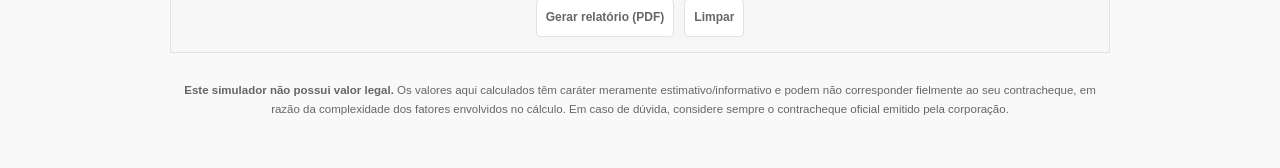
==== commit 5fb3b28c: "Veteranos: reajustes de 5,62% + 5,62% fixos no soldo Estende ao Veteranos a decisão já aplicada aos " ====
--- a/Calculadora_Veterano.html
+++ b/Calculadora_Veterano.html
@@ -23,24 +23,11 @@
       </div>
     </header>
 
-    <!-- ====================== CHAVES DE REAJUSTE ====================== -->
-    <!-- Reajustes compostos sobre o soldo (no JS). Afetam todas as rubricas,
-       pois todas derivam do soldo.
-       1º = +5,62% | 2º = +5,62% sobre o já reajustado.
+    <!-- ====================== REAJUSTES (JÁ EFETIVADOS) ====================== -->
+    <!-- Os dois reajustes de 5,62% estão fixos no cálculo (JS), compostos sobre o soldo.
        Acumulado: 1,0562 × 1,0562 = 1,11556 -> +11,56%. -->
-    <div class="card" style="margin-bottom:16px;">
-      <label for="reajuste"
-        style="display:flex; align-items:center; gap:10px; font-weight:700; cursor:pointer; margin:0;">
-        <input type="checkbox" id="reajuste">
-        1º reajuste — +5,62% sobre o soldo
-      </label>
-      <label for="reajuste2"
-        style="display:flex; align-items:center; gap:10px; font-weight:700; cursor:pointer; margin:10px 0 0;">
-        <input type="checkbox" id="reajuste2" disabled>
-        2º reajuste — +5,62% sobre o soldo já reajustado
-      </label>
-      <div class="hint" style="margin-top:8px; font-size:12.5px">Reajustes compostos: o 2º incide sobre o soldo já reajustado pelo 1º. O
-        2º só fica disponível com o 1º ligado.</div>
+    <div class="card" id="card-reajuste" style="margin-bottom:16px;">
+      <div class="hint" style="font-size:12.5px">Soldos já com os dois reajustes de +5,62% aplicados (acumulado +11,56%).</div>
     </div>
 
 
@@ -324,6 +311,7 @@
           têm caráter meramente estimativo/informativo e podem não corresponder fielmente ao seu contracheque, em
           razão da complexidade dos fatores envolvidos no cálculo. Em caso de dúvida, considere sempre o
           contracheque oficial emitido pela corporação.</p>
+  </div>
 </body>
 
 </html>
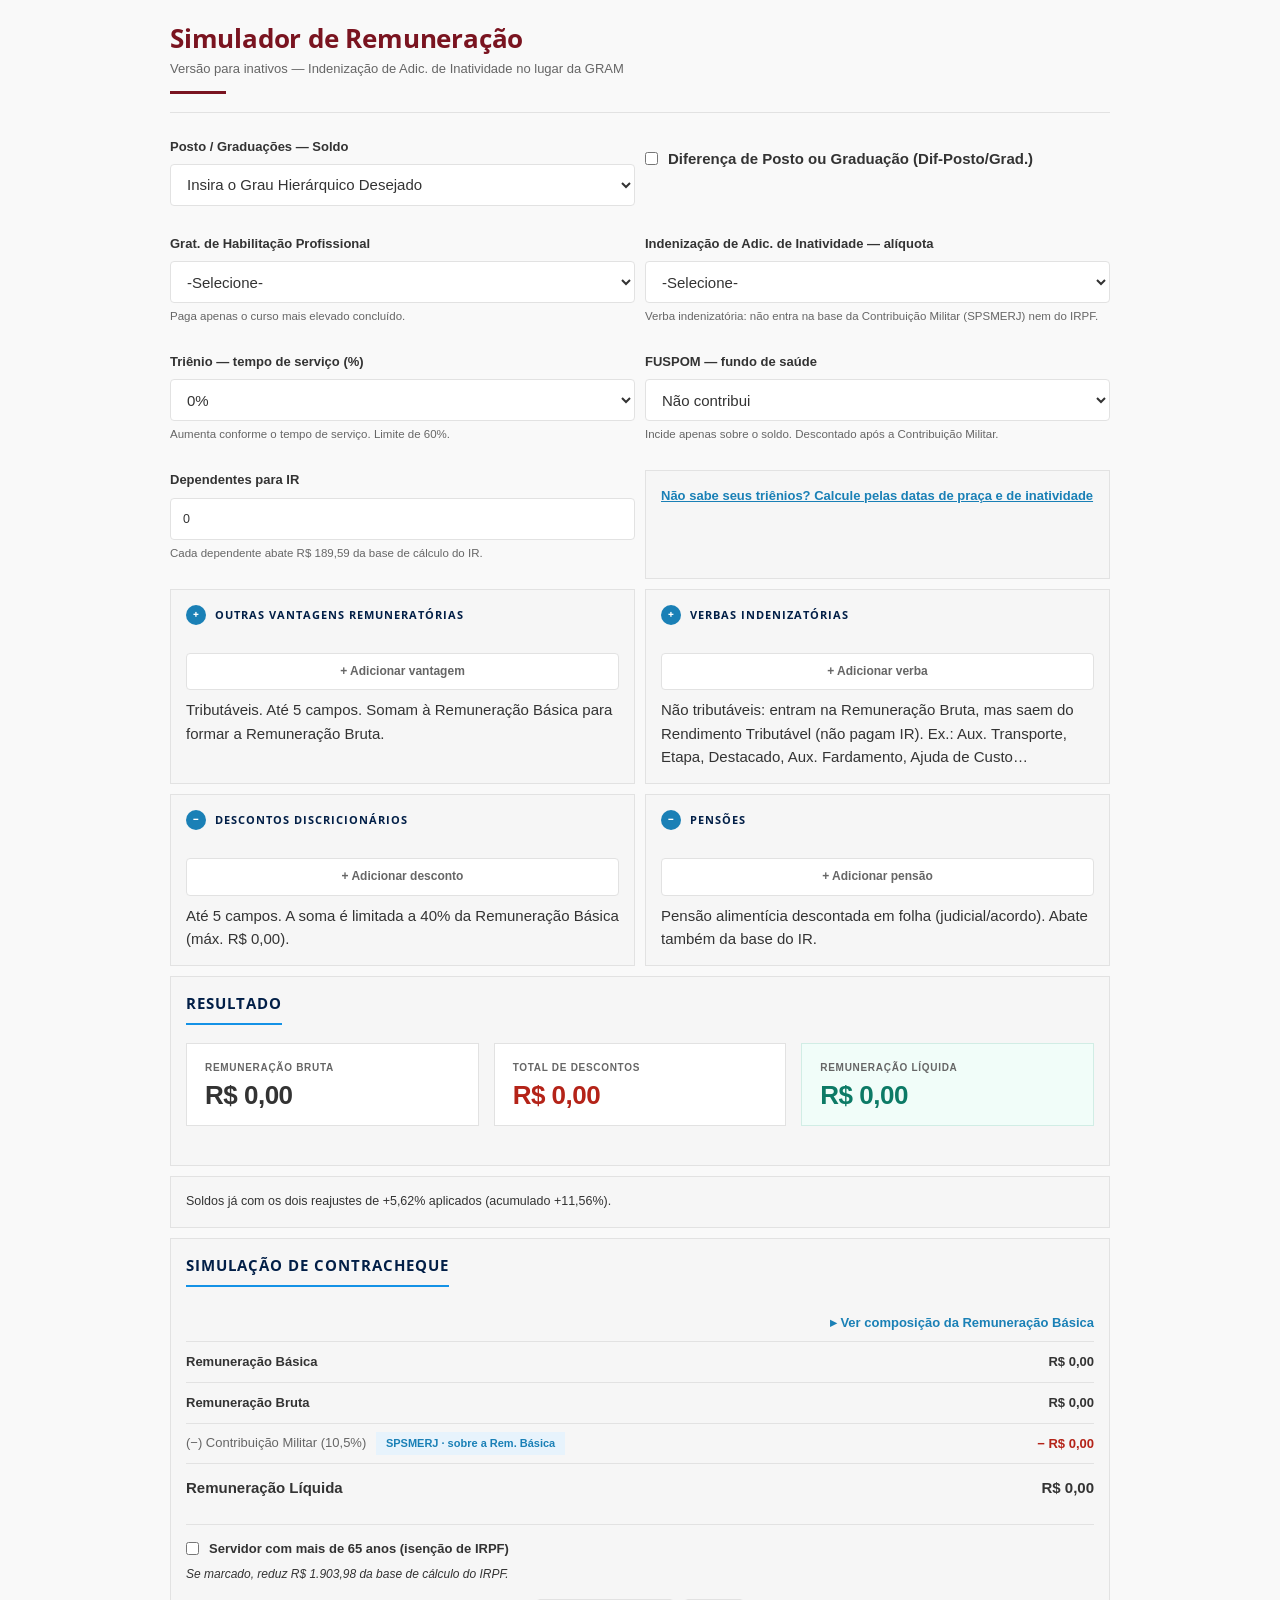
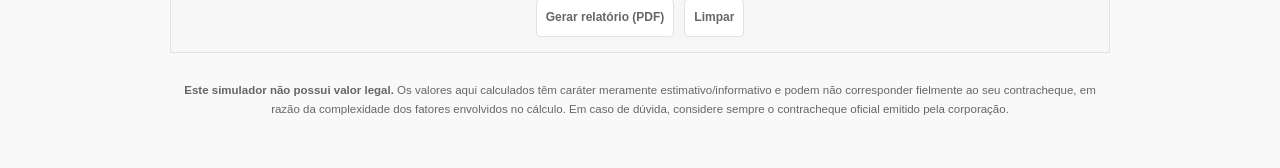
==== commit b43f360a: "Veteranos: triênios por calendário e contagem até a inatividade Corrige o ajudante "Não sabe seus tr" ====
--- a/Calculadora_Veterano.html
+++ b/Calculadora_Veterano.html
@@ -147,12 +147,18 @@
 
       <details class="card">
         <summary style="cursor:pointer; color:var(--primary-strong); font-weight:800; font-size:13px;  text-decoration: underline  1px;">Não sabe seus triênios?
-          Calcule pela data de praça</summary>
+          Calcule pelas datas de praça e de inatividade</summary>
         <div style="margin-top:18px;">
           <div class="field">
             <label for="data-praca"> Data de praça: </label>
-            <input type="date" id="data-praca"> <span class="hint" style="flex:1;">mês / dia / ano</span>
+            <input type="date" id="data-praca"> <span class="hint" style="flex:1;">dia / mês / ano</span>
             <div class="hint"> Data de Ingresso na corporação.</div>
+          </div>
+
+          <div class="field">
+            <label for="data-inatividade"> Data da passagem para a inatividade: </label>
+            <input type="date" id="data-inatividade"> <span class="hint" style="flex:1;">dia / mês / ano</span>
+            <div class="hint"> O tempo de serviço é contado da data de praça até esta data.</div>
           </div>
 
           <button type="button" class="cen-btn" id="btn-trienios" style="width:100%; margin-bottom:18px;">Calcular
@@ -164,6 +170,7 @@
               <span class="slider-val" id="trienios-count">—</span>
               <span class="slider-val" id="trienios-pct">—</span>
             </div>
+            <div class="hint" id="trienios-aviso" style="display:none; color:var(--vermelho); font-weight:600; margin-top:6px;"></div>
           </div>
         </div>
       </details>
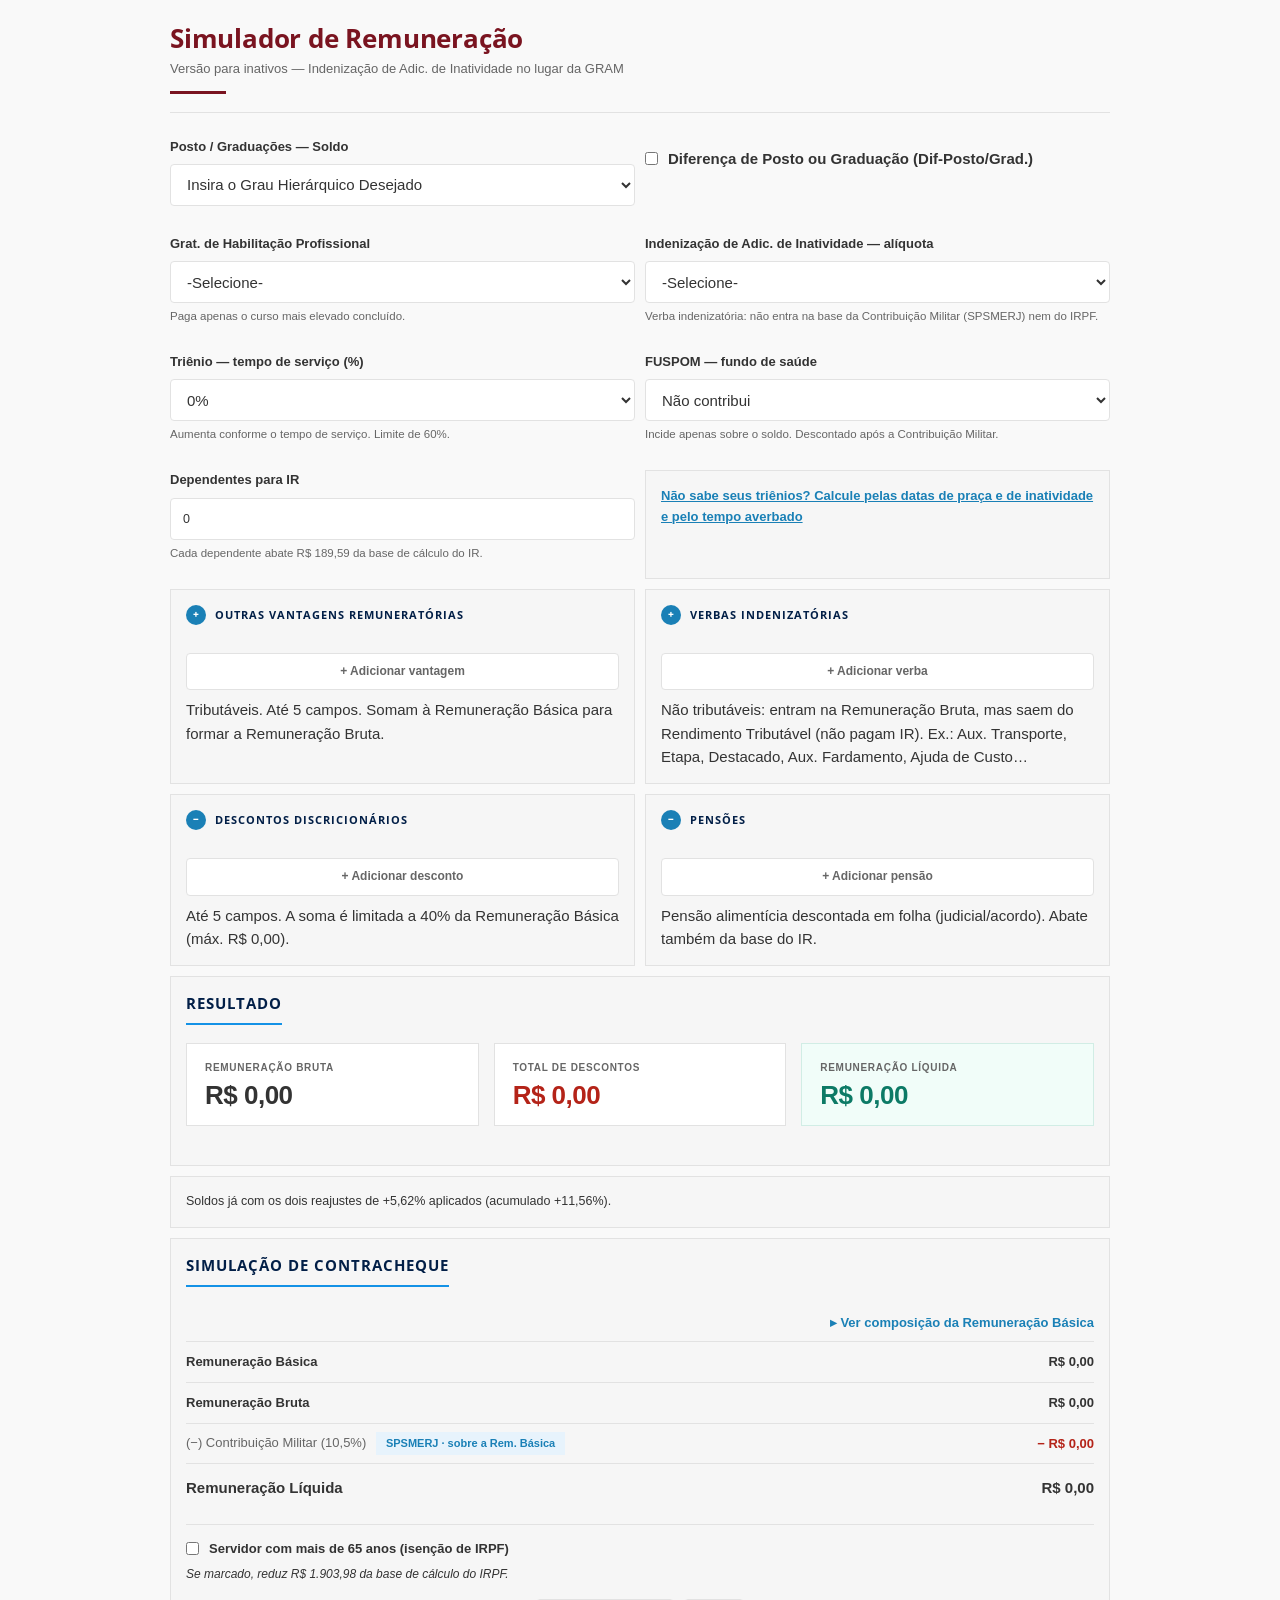
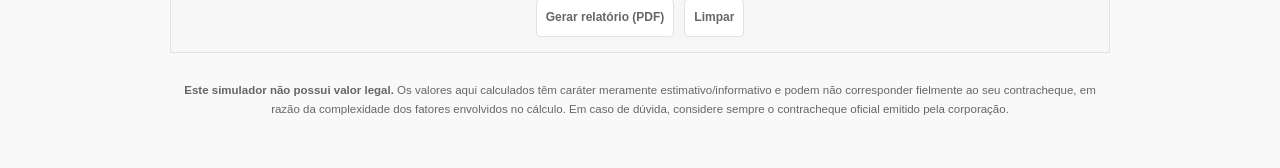
==== commit a84c2ecd: "Triênios: tempo averbado de outras forças no ajudante (ativos e Veteranos) Lista de até 5 vínculos (" ====
--- a/Calculadora_Veterano.html
+++ b/Calculadora_Veterano.html
@@ -147,7 +147,7 @@
 
       <details class="card">
         <summary style="cursor:pointer; color:var(--primary-strong); font-weight:800; font-size:13px;  text-decoration: underline  1px;">Não sabe seus triênios?
-          Calcule pelas datas de praça e de inatividade</summary>
+          Calcule pelas datas de praça e de inatividade e pelo tempo averbado</summary>
         <div style="margin-top:18px;">
           <div class="field">
             <label for="data-praca"> Data de praça: </label>
@@ -159,6 +159,13 @@
             <label for="data-inatividade"> Data da passagem para a inatividade: </label>
             <input type="date" id="data-inatividade"> <span class="hint" style="flex:1;">dia / mês / ano</span>
             <div class="hint"> O tempo de serviço é contado da data de praça até esta data.</div>
+          </div>
+
+          <div class="field">
+            <label>Tempo averbado de outras forças</label>
+            <div id="averbado-lista"><!-- linhas adicionadas aqui (máx. 5) --></div>
+            <button type="button" class="cen-btn" id="btn-add-averbado" style="width:100%; margin-top:10px;">+ Adicionar tempo averbado</button>
+            <div class="hint" style="margin-top:6px;">Tempo de serviço já averbado pela instituição (Forças Armadas, outras corporações). Informe anos, meses e dias de cada averbação; eles são somados ao período na PMERJ.</div>
           </div>
 
           <button type="button" class="cen-btn" id="btn-trienios" style="width:100%; margin-bottom:18px;">Calcular
@@ -170,6 +177,7 @@
               <span class="slider-val" id="trienios-count">—</span>
               <span class="slider-val" id="trienios-pct">—</span>
             </div>
+            <div class="hint" id="trienios-detalhe" style="margin-top:6px;"></div>
             <div class="hint" id="trienios-aviso" style="display:none; color:var(--vermelho); font-weight:600; margin-top:6px;"></div>
           </div>
         </div>
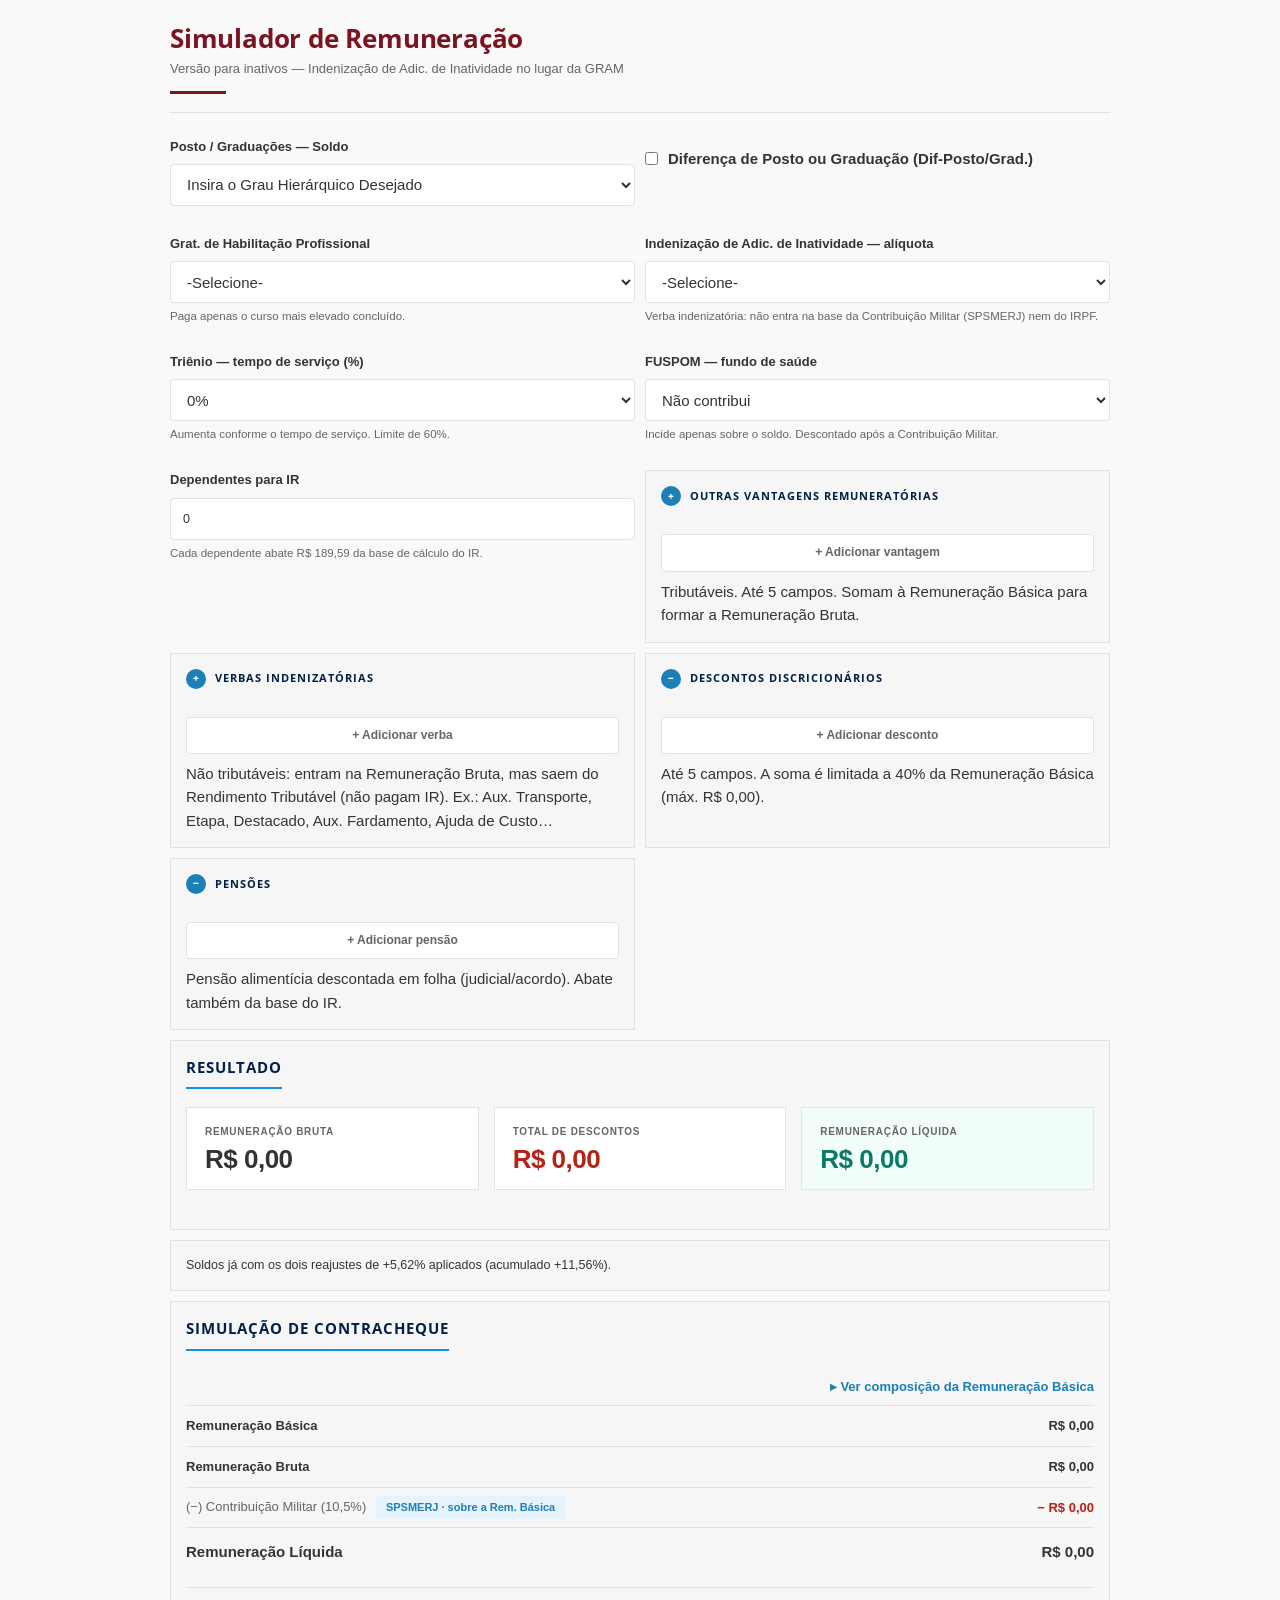
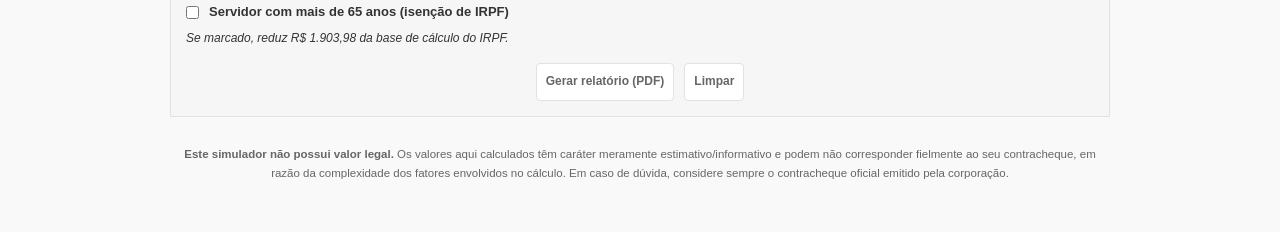
==== commit b00fb5e0: "Remove o ajudante "Não sabe seus triênios?" (ativos e Veteranos) Tira o link, os campos de data de p" ====
--- a/Calculadora_Veterano.html
+++ b/Calculadora_Veterano.html
@@ -85,13 +85,6 @@
         <div class="hint">Verba indenizatória: não entra na base da Contribuição Militar (SPSMERJ) nem do IRPF.</div>
       </div>
 
-<!-- ============ CARD AUXILIAR — TRIÊNIOS PELA DATA DE PRAÇA ============ -->
-      <!-- Helper: usuário informa a data de praça; o JS conta os triênios.
-         triênios = Math.floor( (hoje - data_praca) em dias / 1095 )   (1095 = 3 anos, sem bissexto)
-         percentual = (a confirmar) 1º triênio 10%, +5% por triênio, teto 60%
-         comportamento ao calcular: preencher #trienio automaticamente OU só informar? (a confirmar)
-         Nota de estilo: input[type=date] não está no CSS compartilhado (que só cobre number/select),
-         então pode aparecer com visual padrão do navegador — ajuste de estilo fica para depois. -->
       <div class="field">
         <label for="trienio">Triênio — tempo de serviço (%)</label>
         <select id="trienio">
@@ -140,48 +133,6 @@
         <input type="number" id="dependentes" value="0" min="0" step="1" inputmode="numeric">
         <div class="hint">Cada dependente abate R$ 189,59 da base de cálculo do IR.</div>
       </div>
-
-
-
-
-
-      <details class="card">
-        <summary style="cursor:pointer; color:var(--primary-strong); font-weight:800; font-size:13px;  text-decoration: underline  1px;">Não sabe seus triênios?
-          Calcule pelas datas de praça e de inatividade e pelo tempo averbado</summary>
-        <div style="margin-top:18px;">
-          <div class="field">
-            <label for="data-praca"> Data de praça: </label>
-            <input type="date" id="data-praca"> <span class="hint" style="flex:1;">dia / mês / ano</span>
-            <div class="hint"> Data de Ingresso na corporação.</div>
-          </div>
-
-          <div class="field">
-            <label for="data-inatividade"> Data da passagem para a inatividade: </label>
-            <input type="date" id="data-inatividade"> <span class="hint" style="flex:1;">dia / mês / ano</span>
-            <div class="hint"> O tempo de serviço é contado da data de praça até esta data.</div>
-          </div>
-
-          <div class="field">
-            <label>Tempo averbado de outras forças</label>
-            <div id="averbado-lista"><!-- linhas adicionadas aqui (máx. 5) --></div>
-            <button type="button" class="cen-btn" id="btn-add-averbado" style="width:100%; margin-top:10px;">+ Adicionar tempo averbado</button>
-            <div class="hint" style="margin-top:6px;">Tempo de serviço já averbado pela instituição (Forças Armadas, outras corporações). Informe anos, meses e dias de cada averbação; eles são somados ao período na PMERJ.</div>
-          </div>
-
-          <button type="button" class="cen-btn" id="btn-trienios" style="width:100%; margin-bottom:18px;">Calcular
-            triênios</button>
-          <div class="field">
-            <label>Resultado</label>
-            <div class="slider-row">
-              <span class="hint" style="flex:1;">Triênios completos / Percentual sugerido</span>
-              <span class="slider-val" id="trienios-count">—</span>
-              <span class="slider-val" id="trienios-pct">—</span>
-            </div>
-            <div class="hint" id="trienios-detalhe" style="margin-top:6px;"></div>
-            <div class="hint" id="trienios-aviso" style="display:none; color:var(--vermelho); font-weight:600; margin-top:6px;"></div>
-          </div>
-        </div>
-      </details>
 
       <!-- ============ CARD — OUTRAS VANTAGENS REMUNERATÓRIAS (até 5) ============ -->
       <!-- TRIBUTÁVEIS: somam à Rem. Básica para formar a Rem. Bruta. -->
